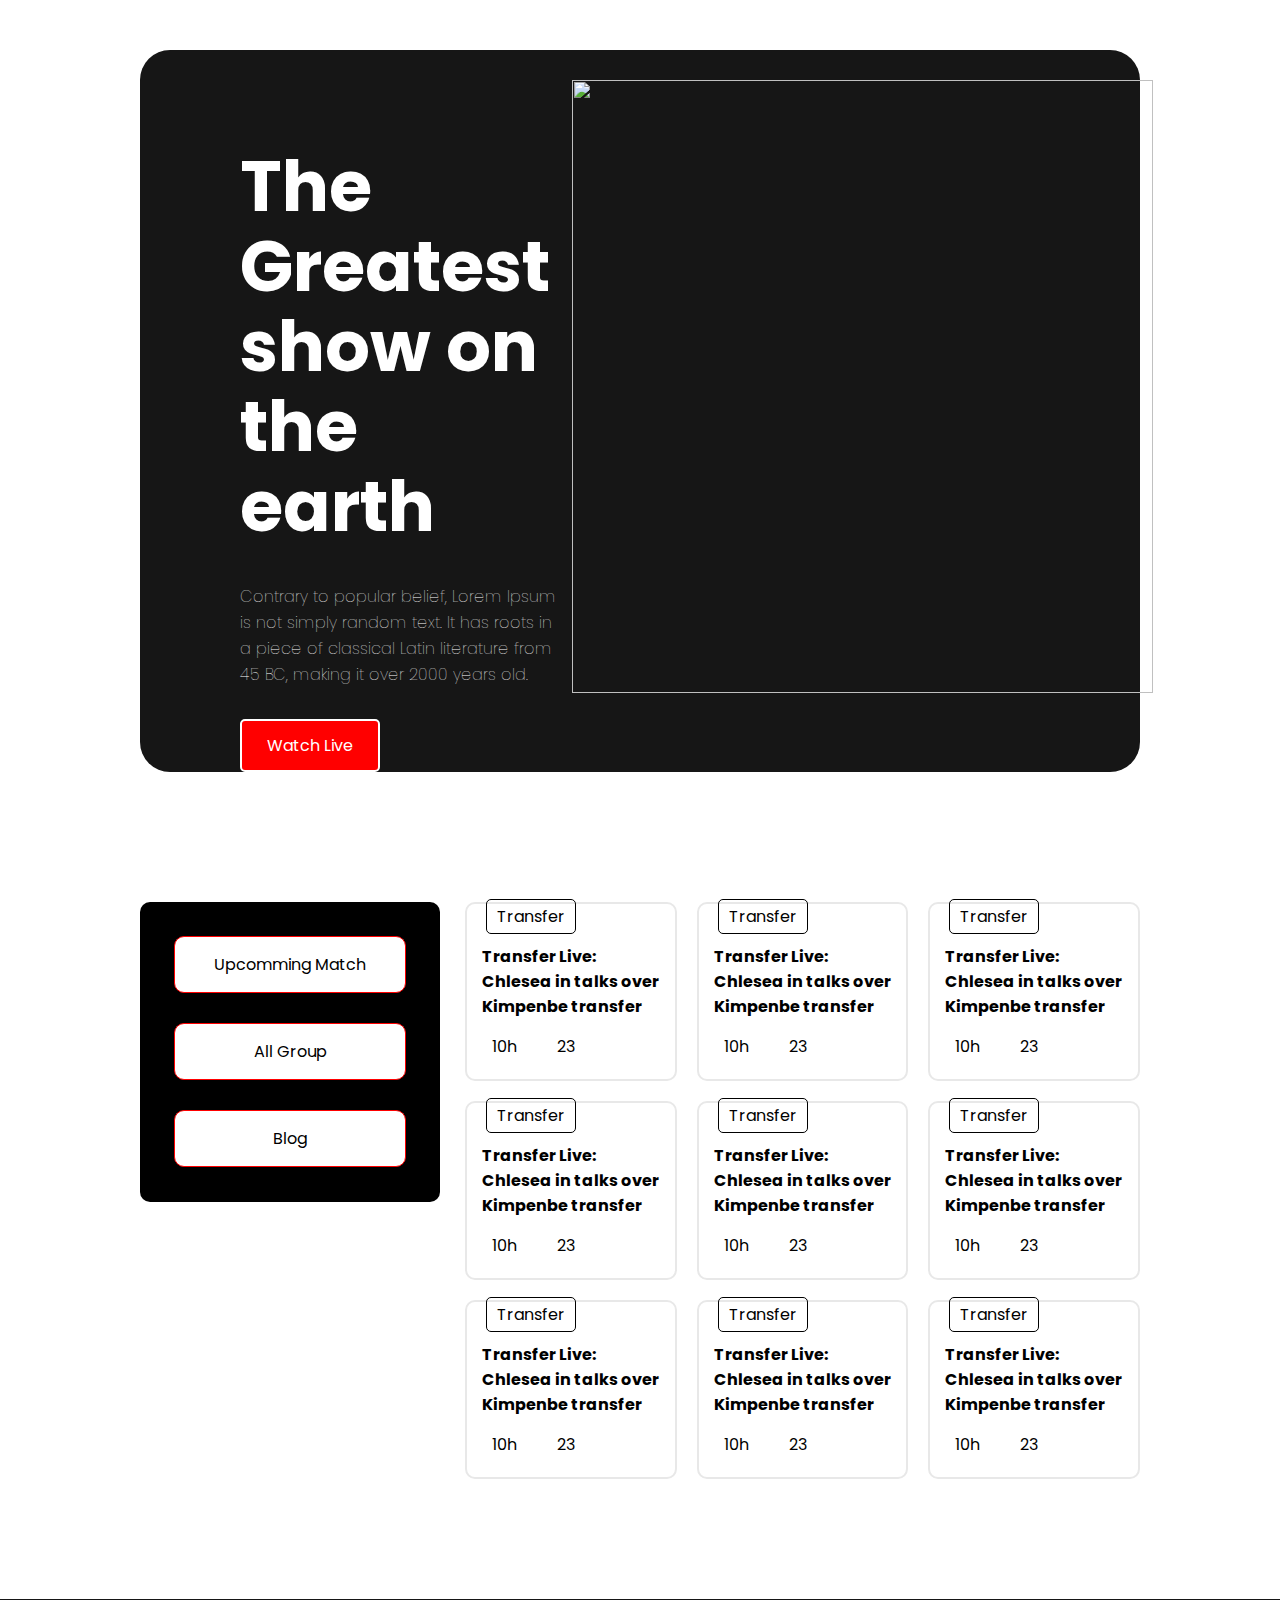
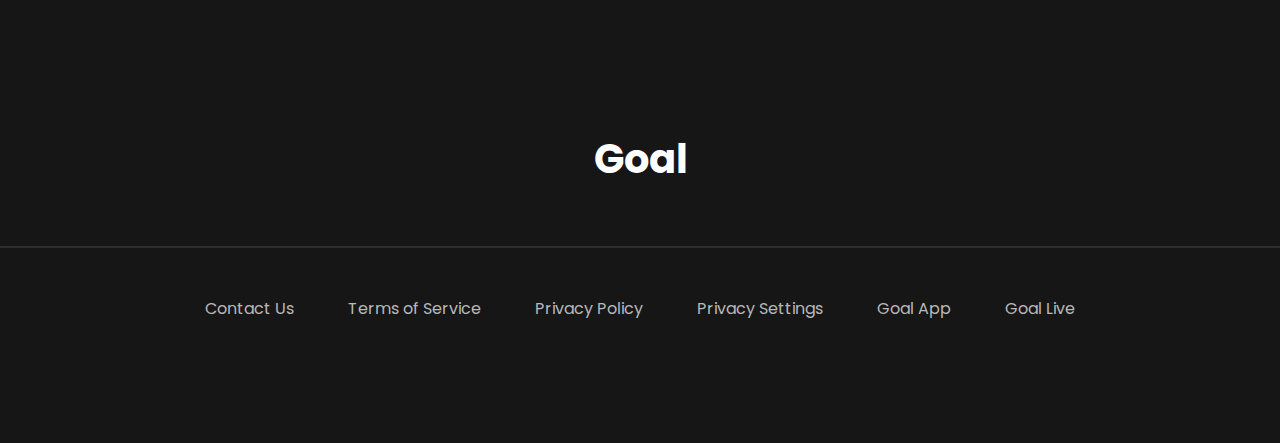
==== blog.html @ ceba42a7 "fifth commit" ====
<!DOCTYPE html>
<html lang="en">

<head>
    <meta charset="UTF-8">
    <meta http-equiv="X-UA-Compatible" content="IE=edge">
    <meta name="viewport" content="width=device-width, initial-scale=1.0">
    <title>Blog</title>
    <!-- font awesome -->
    <script src="https://kit.fontawesome.com/7ecd99dc30.js" crossorigin="anonymous"></script>
    <!-- stylesheet -->
    <link rel="stylesheet" href="styles/blogstyle.css">
</head>

<body>

    <!-- header section start here -->
    <div class="container-body">
        <header>
            <div class="top-header">
                <div class="container">
                    <div class="banner-details">
                        <h1 class="top-banner">The Greatest show on the earth</h1>
                        <p class="top-banner-text">Contrary to popular belief, Lorem Ipsum is not simply
                            random text. It has roots in a piece of classical Latin literature from 45 BC, making it
                            over
                            2000 years old.</p>
                        <div class="link-part">
                            <div class="link">
                                <a href="">Watch Live</a>
                                <span> <i class="fa-solid fa-angle-right"></i></span>
                            </div>
                        </div>
                    </div>

                    <div class="baner-imnage">
                        <div class="image-part">
                            <img src="assets/Banner Image.png" alt="">
                        </div>
                    </div>
                </div>
            </div>
        </header>
        <!-- header section end here  -->
        <!-- main part start here -->
        <main>
            <section class="main-part">
                <div class="main-section">

                    <div class="menu-section">
                        <div class="menu-bar">
                            <a class="btn-match" href="index.html">Upcomming Match</a>
                            <a href="">All Group</a>
                            <a href="blog.html">Blog</a>
                        </div>
                    </div>

                    <div class="blog">
                        <div class="blog-section">
                            <div class="blog-bar">
                                <img src="assets/Blog Image.png" alt="">
                                <a class="blog-btn">Transfer</a>
                                <h3 class="blog-details">Transfer Live: Chlesea in talks over Kimpenbe transfer</h3>
                            </div>
                            <div class="match-details">
                                <img src="assets/Time Icon.png" alt="">
                                <span class="match-time">10h</span>
                                <img src="assets/Chat Icon.png" alt="">
                                <span class="match-time">23</span>
                            </div>
                        </div>
                        <div class="blog-section">
                            <div class="blog-bar">
                                <img src="assets/Blog Image.png" alt="">
                                <a class="blog-btn">Transfer</a>
                                <h3 class="blog-details">Transfer Live: Chlesea in talks over Kimpenbe transfer</h3>
                            </div>
                            <div class="match-details">
                                <img src="assets/Time Icon.png" alt="">
                                <span class="match-time">10h</span>
                                <img src="assets/Chat Icon.png" alt="">
                                <span class="match-time">23</span>
                            </div>
                        </div>
                        <div class="blog-section">
                            <div class="blog-bar">
                                <img src="assets/Blog Image.png" alt="">
                                <a class="blog-btn">Transfer</a>
                                <h3 class="blog-details">Transfer Live: Chlesea in talks over Kimpenbe transfer</h3>
                            </div>
                            <div class="match-details">
                                <img src="assets/Time Icon.png" alt="">
                                <span class="match-time">10h</span>
                                <img src="assets/Chat Icon.png" alt="">
                                <span class="match-time">23</span>
                            </div>
                        </div>
                        <div class="blog-section">
                            <div class="blog-bar">
                                <img src="assets/Blog Image.png" alt="">
                                <a class="blog-btn">Transfer</a>
                                <h3 class="blog-details">Transfer Live: Chlesea in talks over Kimpenbe transfer</h3>
                            </div>
                            <div class="match-details">
                                <img src="assets/Time Icon.png" alt="">
                                <span class="match-time">10h</span>
                                <img src="assets/Chat Icon.png" alt="">
                                <span class="match-time">23</span>
                            </div>
                        </div>
                        <div class="blog-section">
                            <div class="blog-bar">
                                <img src="assets/Blog Image.png" alt="">
                                <a class="blog-btn">Transfer</a>
                                <h3 class="blog-details">Transfer Live: Chlesea in talks over Kimpenbe transfer</h3>
                            </div>
                            <div class="match-details">
                                <img src="assets/Time Icon.png" alt="">
                                <span class="match-time">10h</span>
                                <img src="assets/Chat Icon.png" alt="">
                                <span class="match-time">23</span>
                            </div>
                        </div>
                        <div class="blog-section">
                            <div class="blog-bar">
                                <img src="assets/Blog Image.png" alt="">
                                <a class="blog-btn">Transfer</a>
                                <h3 class="blog-details">Transfer Live: Chlesea in talks over Kimpenbe transfer</h3>
                            </div>
                            <div class="match-details">
                                <img src="assets/Time Icon.png" alt="">
                                <span class="match-time">10h</span>
                                <img src="assets/Chat Icon.png" alt="">
                                <span class="match-time">23</span>
                            </div>
                        </div>
                        <div class="blog-section">
                            <div class="blog-bar">
                                <img src="assets/Blog Image.png" alt="">
                                <a class="blog-btn">Transfer</a>
                                <h3 class="blog-details">Transfer Live: Chlesea in talks over Kimpenbe transfer</h3>
                            </div>
                            <div class="match-details">
                                <img src="assets/Time Icon.png" alt="">
                                <span class="match-time">10h</span>
                                <img src="assets/Chat Icon.png" alt="">
                                <span class="match-time">23</span>
                            </div>
                        </div>
                        <div class="blog-section">
                            <div class="blog-bar">
                                <img src="assets/Blog Image.png" alt="">
                                <a class="blog-btn">Transfer</a>
                                <h3 class="blog-details">Transfer Live: Chlesea in talks over Kimpenbe transfer</h3>
                            </div>
                            <div class="match-details">
                                <img src="assets/Time Icon.png" alt="">
                                <span class="match-time">10h</span>
                                <img src="assets/Chat Icon.png" alt="">
                                <span class="match-time">23</span>
                            </div>
                        </div>
                        <div class="blog-section">
                            <div class="blog-bar">
                                <img src="assets/Blog Image.png" alt="">
                                <a class="blog-btn">Transfer</a>
                                <h3 class="blog-details">Transfer Live: Chlesea in talks over Kimpenbe transfer</h3>
                            </div>
                            <div class="match-details">
                                <img src="assets/Time Icon.png" alt="">
                                <span class="match-time">10h</span>
                                <img src="assets/Chat Icon.png" alt="">
                                <span class="match-time">23</span>
                            </div>
                        </div>

                    </div>
                </div>
            </section>
        </main>
    </div>

</body>

<footer>
    <div class="footer-name">
        <h1 class="goal-footer">Goal</h1>
        <hr>
        <div class="footer-link">
            <a href="">Contact Us</a>
            <a href="">Terms of Service</a>
            <a href="">Privacy Policy</a>
            <a href="">Privacy Settings</a>
            <a href="">Goal App</a>
            <a href="">Goal Live</a>
        </div>
    </div>

</footer>

</html>
---- styles/blogstyle.css ----
/* Google fonts */
@import url('https://fonts.googleapis.com/css2?family=Poppins:wght@500;600;700&display=swap');

body {
    font-family: 'Poppins', sans-serif;
    margin: 0;
}

.container-body {
    margin: 50px 140px;
}

.container {
    display: flex;
    background: #161616;
    border-radius: 30px;
    margin-bottom: 130px;
}

.container:hover {
    background-color: rgb(124, 107, 159);
}

.banner-details {
    color: #FFFFFF;
    margin: 50px 70px 0px 100px;

}

.top-banner {
    font-family: 700;
    font-size: 70px;
    Line-height: 80px;
}

.top-banner-text {
    font-weight: 100;
    font-size: 16px;
    line-height: 26px;
    margin-right: -8px;
    margin-top: -10px;
    padding-bottom: 15px;
}

.link-part {
    display: inline-block;
    padding: 12px 25px 12px 25px;
    border-radius: 5px;
    border: 2px solid #ffffff;
    background-color: red;
}

.link-part:hover {
    background-color: rgb(18, 31, 53);
}

.link a {
    text-decoration: none;
    color: #ffffff;

}

.image-part {
    margin: 30px 50px -7px -48px;

}

.image-part img {
    width: 581px;
    height: 613px;
}

/*------------------------
    start body section 
-------------------------- */

.main-part {
    margin-bottom: 120px;
}

.main-section {
    display: flex;
    flex-direction: row;
    row-gap: 10px;
}

.menu-section {
    padding-right: 25px;
}

.menu-bar {
    display: flex;
    flex-direction: column;
    row-gap: 10px;
    background-color: black;
    width: 300px;
    height: 300px;
    border-radius: 10px;
    justify-content: center;
    align-items: center;
}

.menu-bar a {
    color: black;
    background-color: white;
    border-radius: 10px;
    text-decoration: none;
    border: 1px solid red;
    text-align: center;
    margin: 10px;
    padding: 15px;
    width: 200px;
    height: 25px;
}

.menu-bar a:hover {
    background-color: red;
    color: #ffffff;

}

.blog {
    display: grid;
    grid-template-columns: repeat(3, 1fr);
    grid-gap: 20px;
}

.blog-section {
    border: 2px solid #E8E8E8;
    border-radius: 10px;
}

.blog-bar a:hover {
    background-color: red;
    color: #ffffff;
}

.blog-bar img {
    width: 100%;
    margin-bottom: 15px;
}

.blog-btn {
    border: 1px solid black;
    padding: 5px 10px;
    border-radius: 5px;
    margin: 15px;

}

.blog-details {
    margin: 15px;
    color: black;
    font-size: 16px;
}

.match-details {
    display: flex;
    flex-direction: row;
    align-content: center;
    align-items: center;
    column-gap: 10px;
    margin-left: 15px;
    margin-bottom: 20px;

}

.match-time {
    margin-right: 20px
}









/*----------------------- 
    footer section 
------------------------- */

.footer-name {
    width: 100%;
    height: 444px;
    background-color: #161616;
    color: #ffffff;
    text-align: center;

}

.goal-footer {
    padding-top: 130px;
    padding-bottom: 30px;
    font-size: 40px;
}

hr {
    width: 1300px;
    border: 1px solid rgba(255, 255, 255, 0.1);
}

.footer-link {
    padding-top: 40px;
}

.footer-link a {
    text-decoration: none;
    color: #B9B9B9;
    padding: 25px;
    margin-top: 80px;
}
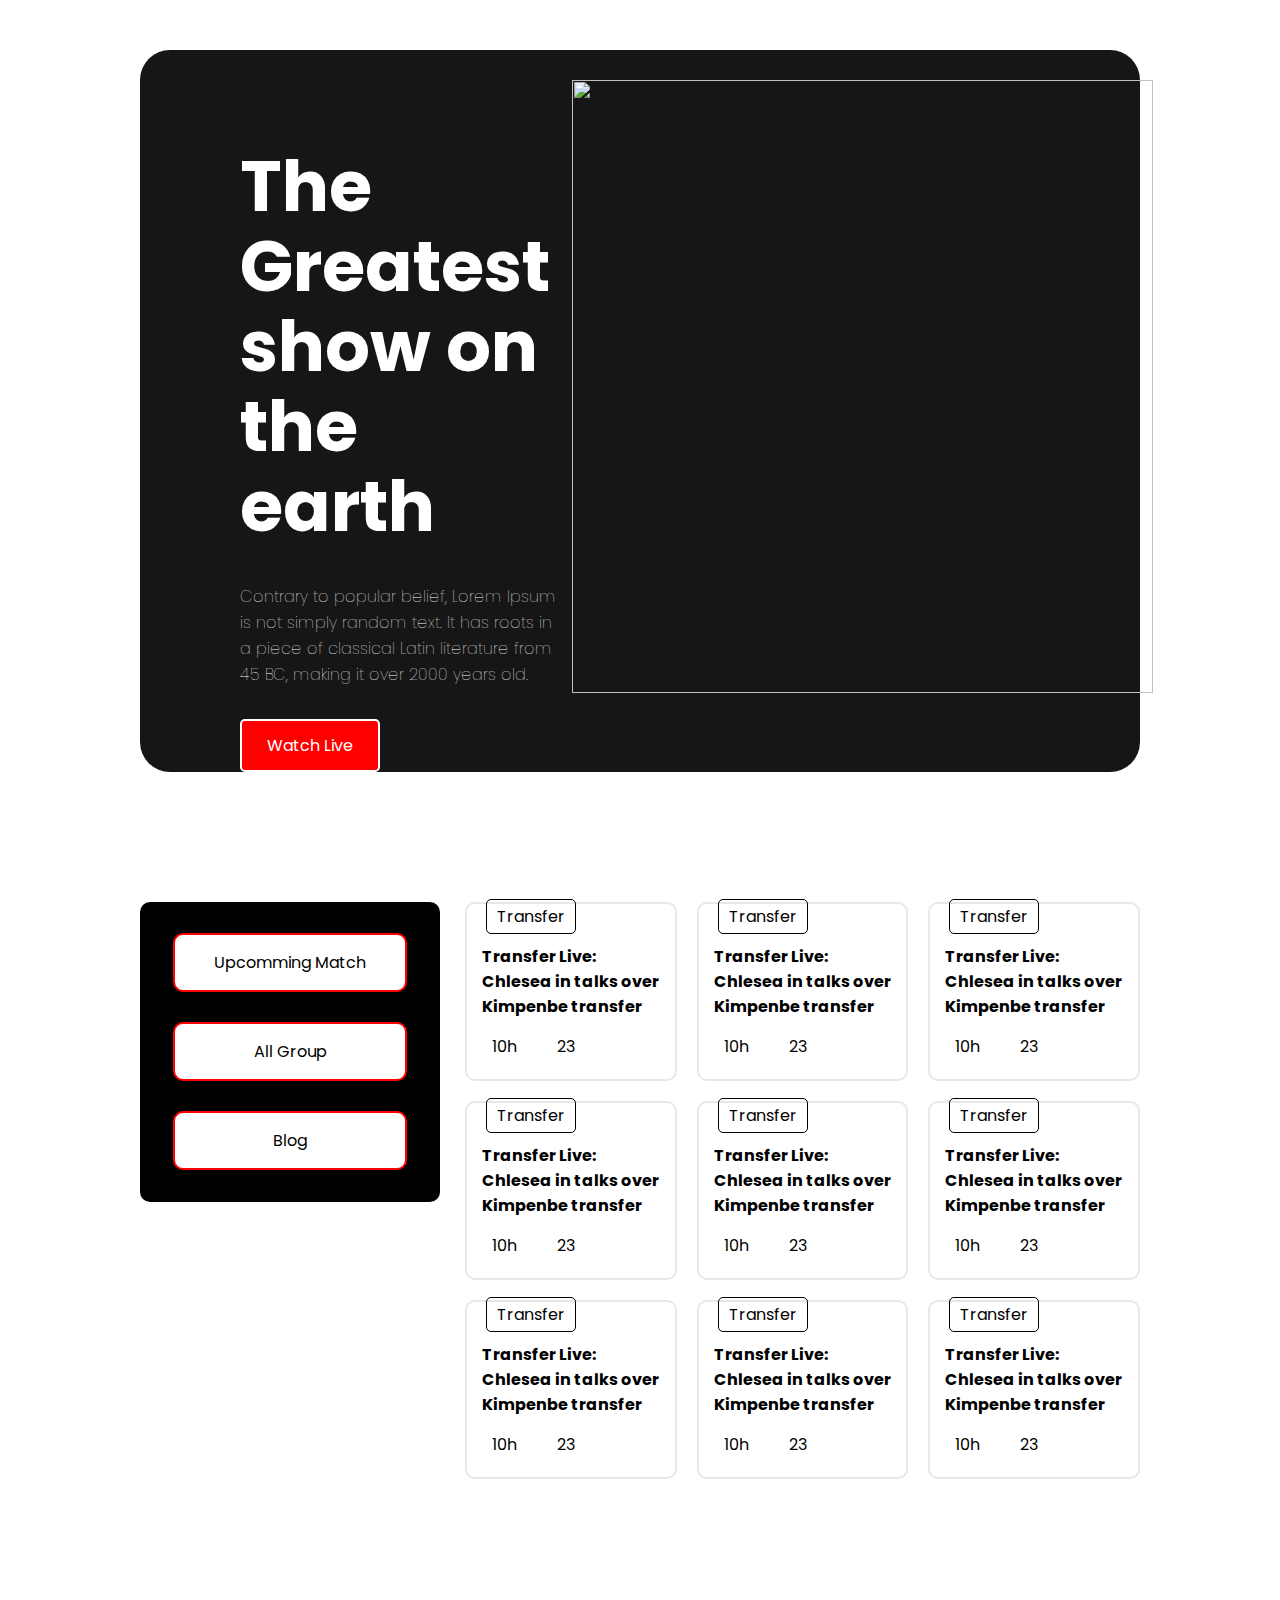
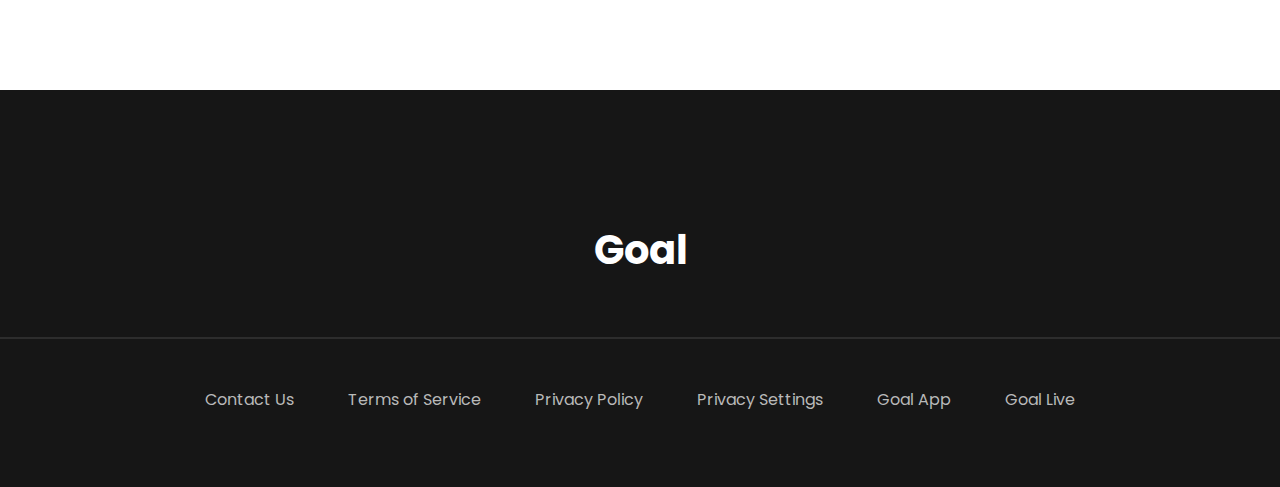
==== commit 0b097d02: "eleven commit" ====
--- a/blog.html
+++ b/blog.html
@@ -5,11 +5,13 @@
     <meta charset="UTF-8">
     <meta http-equiv="X-UA-Compatible" content="IE=edge">
     <meta name="viewport" content="width=device-width, initial-scale=1.0">
-    <title>Blog</title>
+    <title>World Cup || FIFA</title>
     <!-- font awesome -->
     <script src="https://kit.fontawesome.com/7ecd99dc30.js" crossorigin="anonymous"></script>
     <!-- stylesheet -->
     <link rel="stylesheet" href="styles/blogstyle.css">
+    <!-- Responsive stylesheet -->
+    <link rel="stylesheet" href="styles/responsive.css">
 </head>
 
 <body>
@@ -33,7 +35,7 @@
                         </div>
                     </div>
 
-                    <div class="baner-imnage">
+                    <div class="banner-image">
                         <div class="image-part">
                             <img src="assets/Banner Image.png" alt="">
                         </div>
@@ -49,7 +51,7 @@
 
                     <div class="menu-section">
                         <div class="menu-bar">
-                            <a class="btn-match" href="index.html">Upcomming Match</a>
+                            <a class="btn-match" href="upcomming-match.html">Upcomming Match</a>
                             <a href="">All Group</a>
                             <a href="blog.html">Blog</a>
                         </div>
@@ -160,22 +162,26 @@
                                 <span class="match-time">23</span>
                             </div>
                         </div>
-                        <div class="blog-section">
-                            <div class="blog-bar">
-                                <img src="assets/Blog Image.png" alt="">
-                                <a class="blog-btn">Transfer</a>
-                                <h3 class="blog-details">Transfer Live: Chlesea in talks over Kimpenbe transfer</h3>
-                            </div>
-                            <div class="match-details">
-                                <img src="assets/Time Icon.png" alt="">
-                                <span class="match-time">10h</span>
-                                <img src="assets/Chat Icon.png" alt="">
-                                <span class="match-time">23</span>
-                            </div>
-                        </div>
-
+                        <div class="blog-section blog-hidden">
+                            <div class="blog-bar">
+                                <img src="assets/Blog Image.png" alt="">
+                                <a class="blog-btn">Transfer</a>
+                                <h3 class="blog-details">Transfer Live: Chlesea in talks over Kimpenbe transfer</h3>
+                            </div>
+                            <div class="match-details">
+                                <img src="assets/Time Icon.png" alt="">
+                                <span class="match-time">10h</span>
+                                <img src="assets/Chat Icon.png" alt="">
+                                <span class="match-time">23</span>
+                            </div>
+                        </div>
                     </div>
                 </div>
+
+                <div class="button">
+                    <a href="">View All</a>
+                </div>
+
             </section>
         </main>
     </div>
@@ -191,11 +197,20 @@
             <a href="">Terms of Service</a>
             <a href="">Privacy Policy</a>
             <a href="">Privacy Settings</a>
-            <a href="">Goal App</a>
-            <a href="">Goal Live</a>
+            <a class="link-center" href="">Goal App</a>
+            <a class="link-center" href="">Goal Live</a>
         </div>
+
+        <div class="social-icon">
+            <div class="icon">
+                <a href="https://www.facebook.com/" target="_blank"><i class="fa-brands fa-facebook"></i></a>
+                <a href="https://www.twitter.com/" target="_blank"><i class="fa-brands fa-twitter"></i></a>
+                <a href="https://www.github.com/" target="_blank"><i class="fa-brands fa-github"></i></a>
+                <a href="https://www.linkedin.com/" target="_blank"><i class="fa-brands fa-linkedin"></i></a>
+            </div>
+        </div>
+
     </div>
-
 </footer>
 
 </html>--- a/styles/blogstyle.css
+++ b/styles/blogstyle.css
@@ -105,12 +105,13 @@
     background-color: white;
     border-radius: 10px;
     text-decoration: none;
-    border: 1px solid red;
+    border: 2px solid red;
     text-align: center;
     margin: 10px;
     padding: 15px;
     width: 200px;
     height: 25px;
+
 }
 
 .menu-bar a:hover {
@@ -171,10 +172,26 @@
 
 
 
-
-
-
-
+.button {
+    text-align: center;
+    margin-top: 60px;
+}
+
+.button a {
+    width: 128px;
+    height: 58px;
+    background-color: red;
+    border-radius: 5px;
+    border: 2px solid black;
+    font-size: 21px;
+    color: white;
+    padding: 10px 30px;
+    text-decoration: none;
+}
+
+.button a {
+    visibility: hidden;
+}
 
 
 /*----------------------- 
@@ -183,7 +200,6 @@
 
 .footer-name {
     width: 100%;
-    height: 444px;
     background-color: #161616;
     color: #ffffff;
     text-align: center;
@@ -210,4 +226,31 @@
     color: #B9B9B9;
     padding: 25px;
     margin-top: 80px;
+}
+
+/*=================
+     footer end 
+=================== */
+
+.social-icon {
+    margin-top: 15px;
+    padding: 20px;
+}
+
+.icon {
+    display: flex;
+    margin: 10px;
+    justify-content: center;
+    align-content: center;
+    align-items: center;
+    column-gap: 50px;
+}
+
+.icon a {
+    background-color: #161616;
+    color: #6a51c2;
+    padding: 0 7px;
+    border-radius: 25px;
+    font-size: 25px;
+
 }--- a/styles/responsive.css
+++ b/styles/responsive.css
@@ -0,0 +1,316 @@
+/* ---------------------------------------------------
+                        Mobile view
+------------------------------------------------------ */
+@media only screen and (max-width: 688px) {
+
+    .container-body {
+        margin: 20px 20px 20px 20px;
+    }
+
+    .container {
+        display: flex;
+        flex-direction: column;
+        width: 100%;
+        height: 600px;
+        align-items: center;
+        margin-bottom: 0px;
+
+    }
+
+    .banner-details {
+        width: 250px;
+        height: 325px;
+        margin: 0;
+        color: #FFFFFF;
+        text-align: center;
+
+    }
+
+    .top-banner {
+        font-family: 700;
+        font-size: 30px;
+        line-height: 50px;
+        margin-left: -20px;
+        margin-right: -20px;
+    }
+
+    .top-banner-text {
+        font-size: 14px;
+        line-height: 25px;
+        
+    }
+
+    /* ========================================== */
+    .top-banner-text {
+        white-space: wrap;
+        width: 250px;
+        height: 35px;
+        overflow: hidden;
+        text-overflow: ellipsis ellipsis;
+        border: 0px solid #000000;
+    }
+
+    .top-banner-text:hover {
+        overflow: visible;
+    }
+
+    .link-part {
+        margin-top: 60px;
+    }
+
+    /* ========================================== */
+
+    .link a {
+        font-size: 20px;
+        padding: 10px 20px 10px 20px;
+    }
+
+    .image-part img {
+        width: 233px;
+        height: 245px;
+        padding-left: 100px;
+    }
+
+    /* ========================================= */
+
+
+    .main-section {
+        display: flex;
+        flex-direction: column;
+        row-gap: 20px;
+        align-items: center;
+    }
+
+    .menu-bar {
+        row-gap: 0px;
+        background-color: rgb(71, 42, 42);
+        width: 0px;
+        height: 300px;
+        border-radius: 10px;
+        justify-content: center;
+        align-items: center;
+    }
+
+    .menu-bar a {
+        color: black;
+        background-color: white;
+        border-radius: 10px;
+        text-decoration: none;
+        border: 2px solid gray;
+        text-align: center;
+    }
+
+    /* ================ blog style add here =================== */
+
+    .upcomming,
+    .blog {
+        display: grid;
+        grid-template-columns: repeat(1, 1fr);
+        grid-gap: 20px;
+    }
+
+    /* ================ blog style end here ================ */
+
+
+    .goal-footer {
+        padding-top: 25px;
+        padding-bottom: 25px;
+        font-size: 40px;
+        margin: 0;
+        margin-bottom: -30px;
+        background: #161616;
+    }
+
+    .footer-name {
+        background-color: #161616;
+        height: 0;
+    }
+
+    .footer-link {
+        background-color: #161616;
+    }
+
+    .footer-link a {
+        display: flex;
+        flex-direction: column;
+        padding: 20px;
+        margin: -1px;
+        background-color: #161616;
+    }
+
+    hr {
+        width: 330px;
+    }
+
+    .social-icon {
+        background-color: #161616;
+        margin-top: 0;
+
+    }
+
+    .foot-padding {
+        padding-bottom: 0;
+    }
+
+}
+
+/* -----------------------------------------------------------
+                            Tablet view
+-------------------------------------------------------------- */
+
+@media only screen and (min-width: 688px) and (max-width: 992px) {
+
+    .container-body {
+        margin: 40px 60px;
+    }
+
+    .container {
+        display: flex;
+        flex-direction: row;
+        width: 100%;
+        height: 430px;
+        align-content: center;
+        justify-content: center;
+        align-items: center;
+        margin-bottom: 70px;
+
+    }
+
+    .banner-details {
+        width: 316px;
+        height: 276px;
+        margin: 20px 40px;
+        padding-top: 20px;
+
+    }
+
+    .top-banner {
+        font-weight: 700;
+        font-size: 38px;
+        line-height: 50px;
+        margin-top: -40px;
+        margin-bottom: 15px;
+    }
+
+    /* ============================ */
+    .top-banner-text {
+        white-space: wrap;
+        width: 300px;
+        height: 35px;
+        overflow: hidden;
+        text-overflow: ellipsis ellipsis;
+        border: 0px solid #000000;
+    }
+
+    .top-banner-text:hover {
+        overflow: visible;
+    }
+
+    .link-part {
+        margin-top: 45px;
+    }
+
+    /* ============================= */
+
+    .top-banner-text {
+
+        text-overflow: ellipsis;
+        font-weight: 200;
+        font-size: 14px;
+        line-height: 24px;
+        margin-bottom: 0px;
+
+    }
+
+    .image-part img {
+        width: 100%;
+        height: 340px;
+        padding-left: 50px;
+        padding-top: 56px;
+
+    }
+
+    /* ======================================= */
+
+
+    .main-section {
+        display: flex;
+        flex-direction: column;
+        row-gap: 20px;
+        align-items: center;
+    }
+
+    .menu-section {
+        padding-bottom: 20px;
+    }
+
+    .menu-bar {
+        display: inline;
+        height: 300px;
+        border-radius: 10px;
+        justify-content: center;
+        align-items: center;
+        background-color: white;
+    }
+
+    .menu-bar a {
+        background-color: white;
+        border-radius: 10px;
+        text-decoration: none;
+        border: 2px solid gray;
+        text-align: center;
+
+    }
+
+
+    .button {
+        margin-top: -110px;
+    }
+
+    .button a {
+        visibility: visible;
+    }
+
+    .blog-hidden {
+        visibility: hidden;
+    }
+
+    /* ================second blog style add here =================== */
+
+    .upcomming,
+    .blog {
+        display: grid;
+        grid-template-columns: repeat(2, 1fr);
+        grid-gap: 20px;
+    }
+
+    hr {
+        width: 100%;
+    }
+
+    /* ================ second blog style end here ================ */
+
+    .footer-link {
+        display: grid;
+        grid-template-columns: repeat(4, 1fr);
+        justify-content: center;
+        justify-items: center;
+        align-items: center;
+        align-content: center;
+    
+    }
+    .footer-link a {
+        padding: 0;
+    
+    }
+
+    .link-center {
+        text-align: center;
+        padding-left: 20px;
+        margin-left: 20px;
+    }
+
+
+
+
+}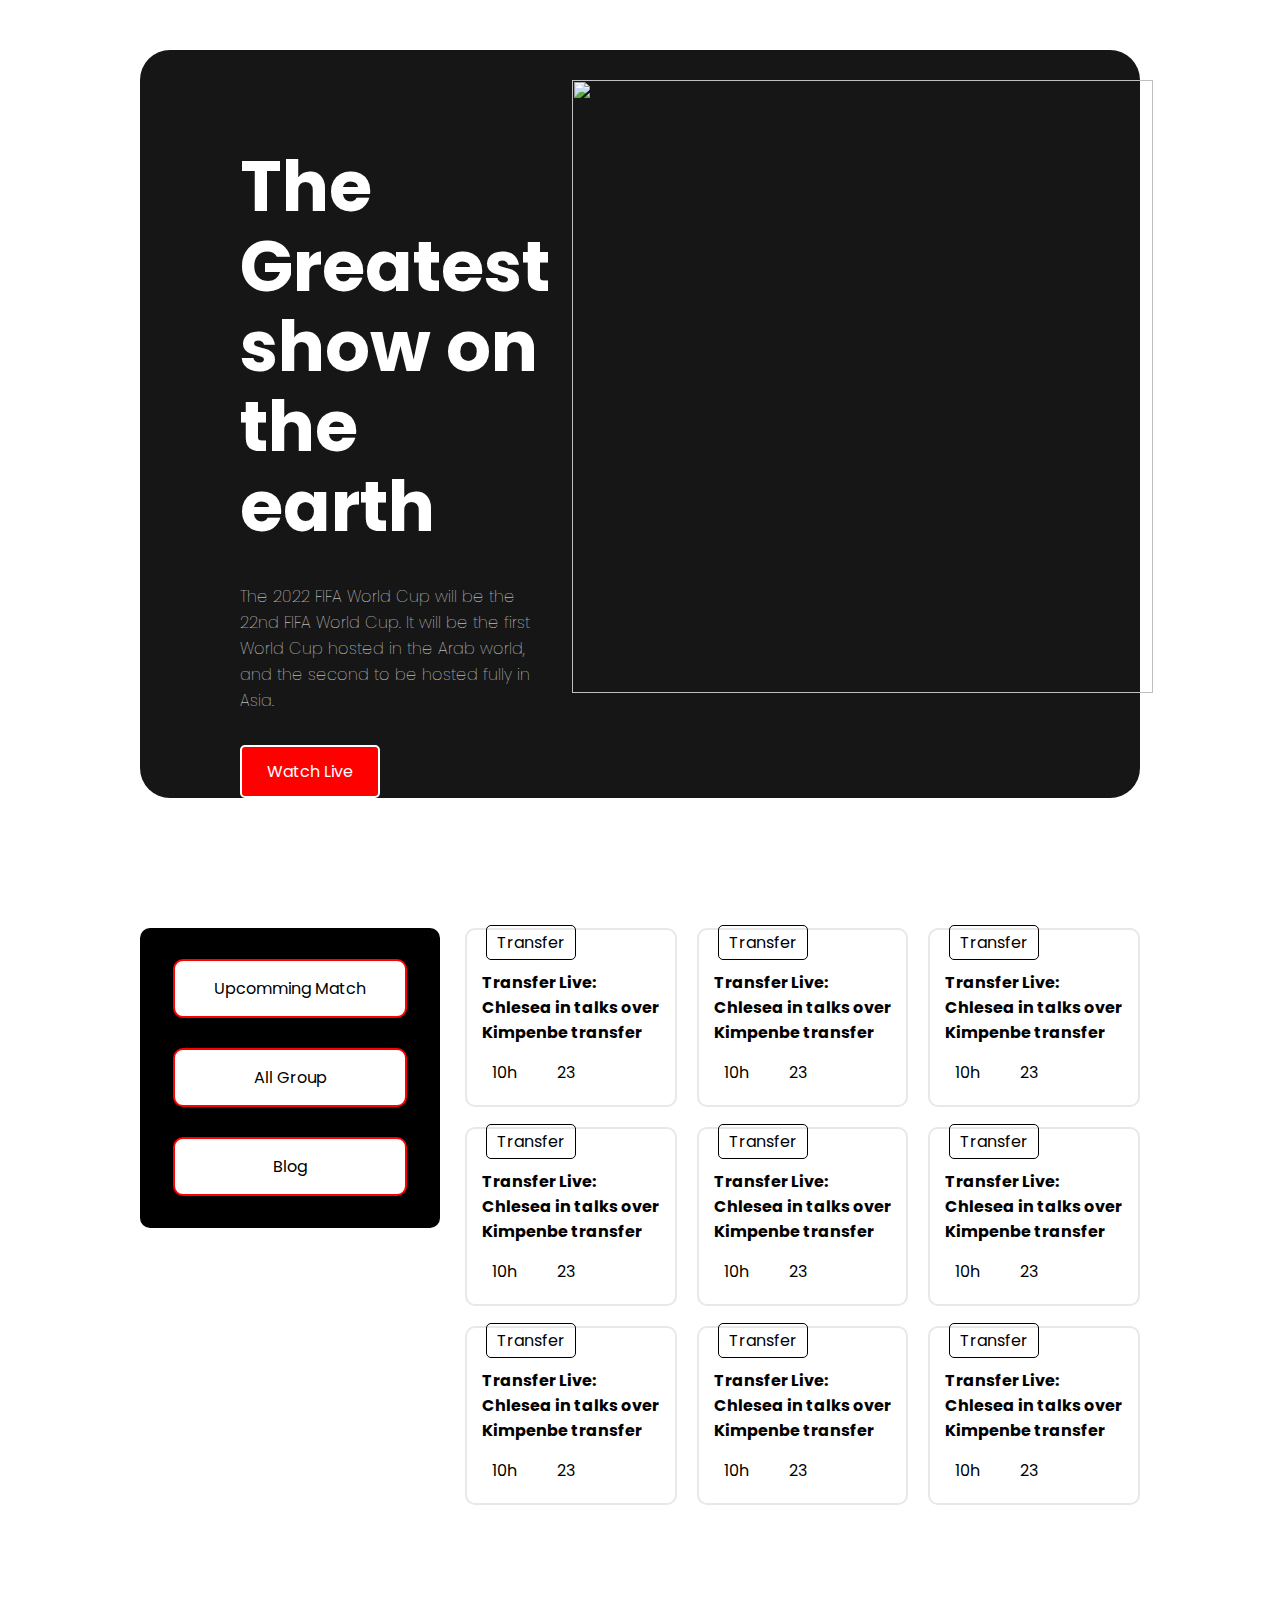
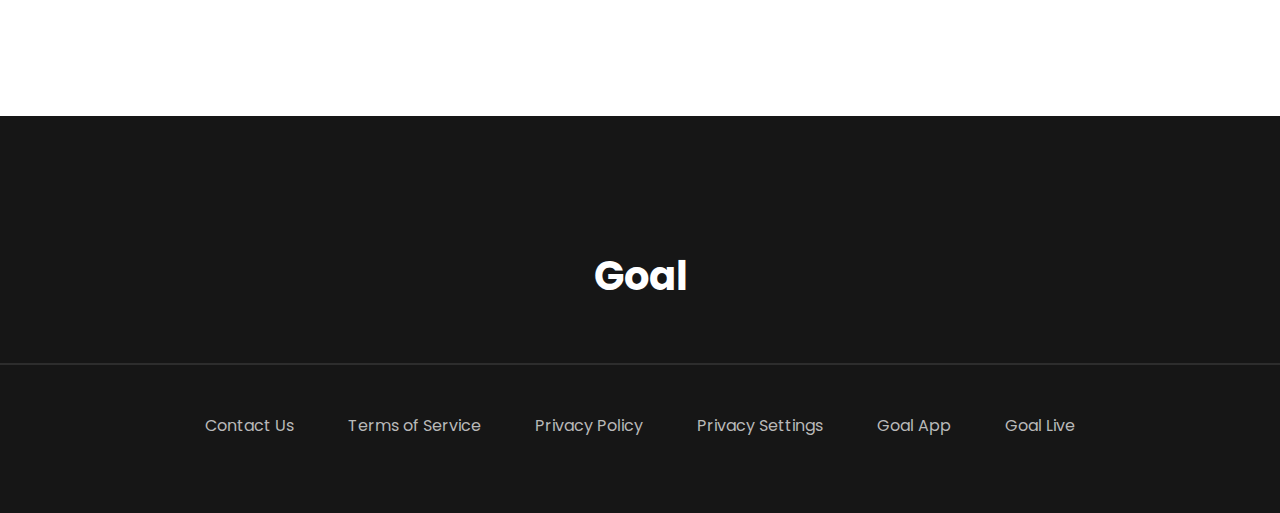
==== commit 9da77e65: "last commit" ====
--- a/blog.html
+++ b/blog.html
@@ -23,10 +23,9 @@
                 <div class="container">
                     <div class="banner-details">
                         <h1 class="top-banner">The Greatest show on the earth</h1>
-                        <p class="top-banner-text">Contrary to popular belief, Lorem Ipsum is not simply
-                            random text. It has roots in a piece of classical Latin literature from 45 BC, making it
-                            over
-                            2000 years old.</p>
+                        <p class="top-banner-text">The 2022 FIFA World Cup will be the 22nd FIFA World Cup. It will be
+                            the first World Cup hosted
+                            in the Arab world, and the second to be hosted fully in Asia.</p>
                         <div class="link-part">
                             <div class="link">
                                 <a href="">Watch Live</a>
@@ -44,6 +43,7 @@
             </div>
         </header>
         <!-- header section end here  -->
+
         <!-- main part start here -->
         <main>
             <section class="main-part">
@@ -184,9 +184,13 @@
 
             </section>
         </main>
+
+        <!-- main part end here -->
+
     </div>
-
 </body>
+
+<!-- footer section start here -->
 
 <footer>
     <div class="footer-name">
--- a/styles/blogstyle.css
+++ b/styles/blogstyle.css
@@ -57,7 +57,6 @@
 .link a {
     text-decoration: none;
     color: #ffffff;
-
 }
 
 .image-part {
@@ -228,10 +227,6 @@
     margin-top: 80px;
 }
 
-/*=================
-     footer end 
-=================== */
-
 .social-icon {
     margin-top: 15px;
     padding: 20px;
--- a/styles/responsive.css
+++ b/styles/responsive.css
@@ -37,10 +37,9 @@
     .top-banner-text {
         font-size: 14px;
         line-height: 25px;
-        
-    }
-
-    /* ========================================== */
+
+    }
+
     .top-banner-text {
         white-space: wrap;
         width: 250px;
@@ -58,8 +57,6 @@
         margin-top: 60px;
     }
 
-    /* ========================================== */
-
     .link a {
         font-size: 20px;
         padding: 10px 20px 10px 20px;
@@ -70,9 +67,6 @@
         height: 245px;
         padding-left: 100px;
     }
-
-    /* ========================================= */
-
 
     .main-section {
         display: flex;
@@ -100,8 +94,6 @@
         text-align: center;
     }
 
-    /* ================ blog style add here =================== */
-
     .upcomming,
     .blog {
         display: grid;
@@ -110,7 +102,6 @@
     }
 
     /* ================ blog style end here ================ */
-
 
     .goal-footer {
         padding-top: 25px;
@@ -192,7 +183,6 @@
         margin-bottom: 15px;
     }
 
-    /* ============================ */
     .top-banner-text {
         white-space: wrap;
         width: 300px;
@@ -210,8 +200,6 @@
         margin-top: 45px;
     }
 
-    /* ============================= */
-
     .top-banner-text {
 
         text-overflow: ellipsis;
@@ -230,9 +218,6 @@
 
     }
 
-    /* ======================================= */
-
-
     .main-section {
         display: flex;
         flex-direction: column;
@@ -261,7 +246,6 @@
         text-align: center;
 
     }
-
 
     .button {
         margin-top: -110px;
@@ -297,11 +281,12 @@
         justify-items: center;
         align-items: center;
         align-content: center;
-    
-    }
+
+    }
+
     .footer-link a {
         padding: 0;
-    
+
     }
 
     .link-center {
@@ -311,6 +296,4 @@
     }
 
 
-
-
 }